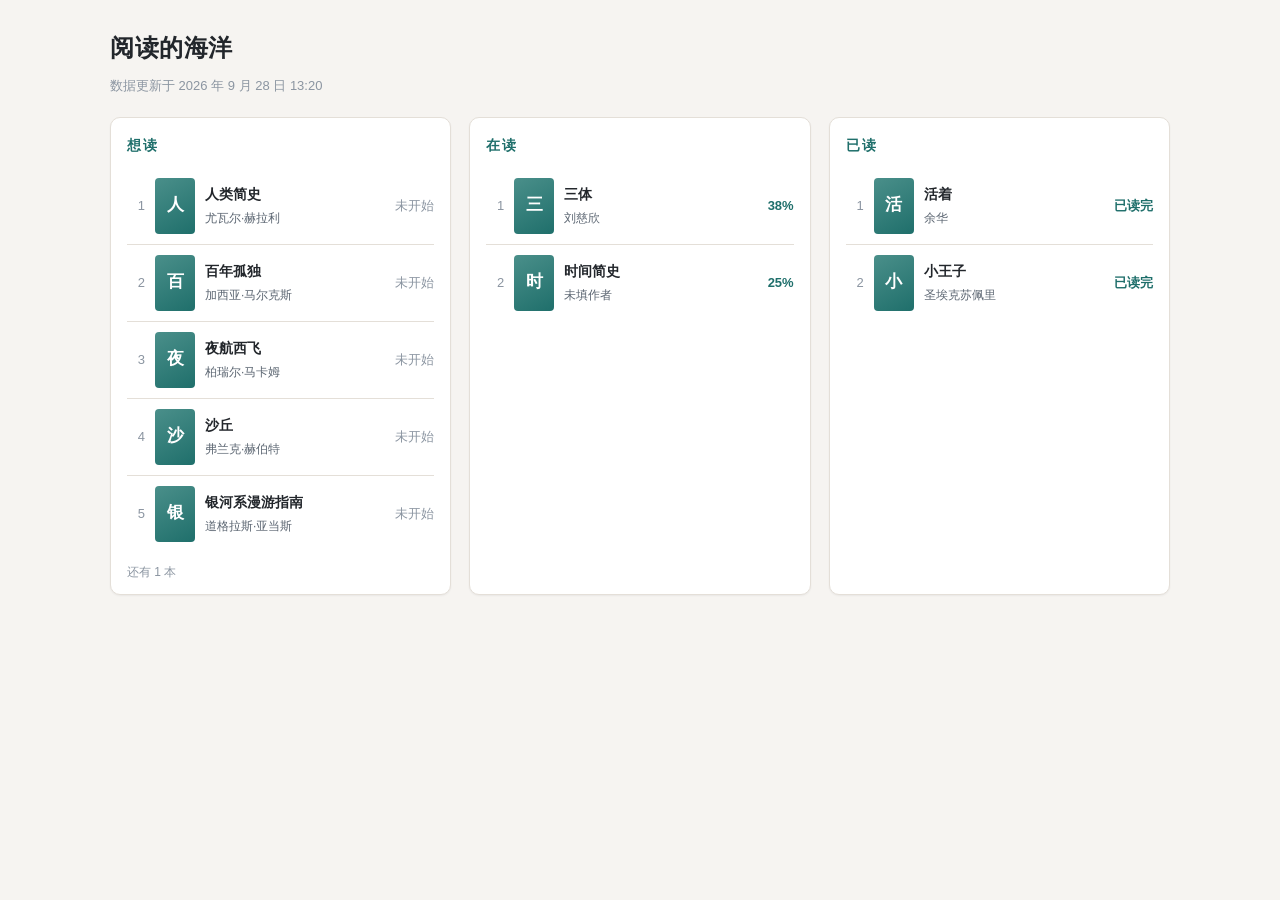
==== home.html @ 09d7b281 "Day 8｜mock 数据主视图，三栏看板 + 四种页面状态 改了什么：无（Day 7 的代码一字未动） 加了什么：home.html / home.css / home.js 三个看板文件 + da" ====
<!DOCTYPE html>
<html lang="zh-CN">
<head>
  <meta charset="UTF-8">
  <meta name="viewport" content="width=device-width, initial-scale=1">
  <title>阅读的海洋 · 我的书架</title>

  <!--
    这份页面是「主视图」：按阅读状态分成三栏，用来看清手上的书都到什么程度了。
    依据 docs/day8-prompt.md（生成提示词）与 docs/PRD.md 4.2（书籍字段）。

    三种状态各有什么，写在 home.js 里，这里只负责结构。
    本文件不引用任何外部资源（无 CDN 字体 / 图标 / 图片 / 框架）。
  -->
  <link rel="stylesheet" href="home.css">
</head>
<body>

  <header class="page-head">
    <h1 class="page-title">阅读的海洋</h1>
    <p class="page-updated" id="updated-at"></p>
  </header>

  <main class="page-body">

    <!-- 状态一 · 加载中：数据还没到 -->
    <section class="state" id="state-loading">
      <p class="state-line" id="loading-text">正在读取你的书架…</p>
    </section>

    <!-- 状态二 · 成功：三栏并列 -->
    <section class="columns" id="state-success" hidden>

      <div class="column">
        <h2 class="column-title">想读</h2>
        <ol class="book-list" id="list-want"></ol>
        <p class="column-more" id="more-want" hidden></p>
        <p class="column-none" id="none-want" hidden>还没有想读的书</p>
      </div>

      <div class="column">
        <h2 class="column-title">在读</h2>
        <ol class="book-list" id="list-reading"></ol>
        <p class="column-more" id="more-reading" hidden></p>
        <p class="column-none" id="none-reading" hidden>还没有在读的书</p>
      </div>

      <div class="column">
        <h2 class="column-title">已读</h2>
        <ol class="book-list" id="list-finished"></ol>
        <p class="column-more" id="more-finished" hidden></p>
        <p class="column-none" id="none-finished" hidden>还没有读完的书</p>
      </div>

    </section>

    <!-- 状态三 · 空：一本书都没有 -->
    <section class="state" id="state-empty" hidden>
      <p class="state-title">书架还是空的</p>
      <p class="state-line">先把想读的书放进来，这里就会热闹起来。</p>
    </section>

    <!-- 状态四 · 错误：取数据失败 -->
    <section class="state" id="state-error" hidden>
      <p class="state-title">没能读到你的书架</p>
      <p class="state-line" id="error-text"></p>
      <button class="btn" id="btn-retry" type="button">重试</button>
    </section>

  </main>

  <!-- 普通 script，不用 ES Module（本页要能双击直接打开） -->
  <script src="home.js"></script>

</body>
</html>
---- home.css ----
/* ============================================================================
 * home.css —— 主视图（三栏看板）的全部样式
 *
 * 依据 docs/day8-prompt.md 第三节「视觉要求」：
 *   层级清楚 / 卡片可扫描 / 桌面三栏并排且不横向滚动 / 手机纵向堆叠且不溢出
 *   零外部资源（无 CDN 字体、无图标库），只用系统自带字体
 *
 * 注意：变量沿用 styles.css 那一套（暖纸底 + 墨绿主色），不另起一套配色。
 *       但本文件要能独立工作，所以 :root 里重新声明一遍。
 * ========================================================================== */

:root {
  --paper:      #f6f4f1;   /* 页面底色，偏暖的纸感 */
  --card:       #ffffff;
  --ink:        #22262b;   /* 主文字 */
  --ink-soft:   #5c6672;   /* 次要文字 */
  --ink-faint:  #8b95a1;   /* 更弱的说明文字 */
  --line:       #e4dfd8;   /* 分隔线 */
  --accent:     #1f6f6b;   /* 主色：墨绿 */
  --accent-dk:  #175450;
  --accent-bg:  #e8f2f1;
  --radius:     10px;
  --shadow:     0 1px 2px rgba(34, 38, 43, .06);
}

* { box-sizing: border-box; }

/* 四态切换靠 hidden 属性；必须加这条，否则 display:grid 会把它盖掉 */
[hidden] { display: none !important; }

body {
  margin: 0;
  padding: 28px 20px 64px;
  background: var(--paper);
  color: var(--ink);
  font: 15px/1.7 -apple-system, BlinkMacSystemFont, "Segoe UI",
        "Microsoft YaHei", "PingFang SC", "Hiragino Sans GB", sans-serif;
}

/* ---------------------------------------------------------------- 顶部 */

.page-head { max-width: 1060px; margin: 0 auto 20px; }

.page-title {
  margin: 0;
  font-size: 24px;
  font-weight: 700;
  letter-spacing: .5px;
}

.page-updated {
  margin: 6px 0 0;
  font-size: 13px;
  color: var(--ink-faint);
}

.page-body { max-width: 1060px; margin: 0 auto; }

/* ------------------------------------------------- 三栏（桌面并排 / 手机堆叠） */

.columns {
  display: grid;
  /* minmax(0, 1fr) 而不是 1fr：防止某一栏里出现长内容时把整行撑宽 */
  grid-template-columns: repeat(3, minmax(0, 1fr));
  gap: 18px;
}

.column {
  min-width: 0;                 /* 同上，防溢出 */
  background: var(--card);
  border: 1px solid var(--line);
  border-radius: var(--radius);
  box-shadow: var(--shadow);
  padding: 16px 16px 12px;
}

.column-title {
  margin: 0 0 10px;
  font-size: 14px;
  font-weight: 700;
  letter-spacing: 2px;
  color: var(--accent);
}

/* ---------------------------------------------------------------- 一条书 */

.book-list { list-style: none; margin: 0; padding: 0; }

.book-row {
  display: grid;
  grid-template-columns: 18px 40px minmax(0, 1fr) auto;
  align-items: center;
  gap: 10px;
  padding: 10px 0;
  border-top: 1px solid var(--line);
}
.book-row:first-child { border-top: 0; }

/* 序号 —— 只是个"看得见的顺序"，不是数据里的 id */
.row-index {
  font-size: 13px;
  color: var(--ink-faint);
  text-align: right;
  font-variant-numeric: tabular-nums;
}

/* 封面位：有网址就放图，没有就显示书名第一个字 */
.row-cover {
  width: 40px;
  height: 56px;
  border-radius: 4px;
  overflow: hidden;
  display: flex;
  align-items: center;
  justify-content: center;
  background: linear-gradient(150deg, #4a8f8a, #1f6f6b);
  color: #fff;
  font-size: 17px;
  font-weight: 600;
  user-select: none;
}
.row-cover img {
  width: 100%;
  height: 100%;
  object-fit: cover;
  display: block;
}

.row-main { min-width: 0; }

.row-title {
  display: block;
  font-size: 14px;
  font-weight: 600;
  overflow-wrap: anywhere;      /* 长书名换行，不撑破卡片 */
}

.row-author {
  display: block;
  margin-top: 2px;
  font-size: 12px;
  color: var(--ink-soft);
  overflow-wrap: anywhere;
}

/* 右侧的进度：在读显示百分比；已读「已读完」；想读「未开始」 */
.row-progress {
  font-size: 13px;
  font-weight: 600;
  color: var(--accent);
  white-space: nowrap;
}
.row-progress.is-none { color: var(--ink-faint); font-weight: 400; }

/* 栏底：超出 5 条的提示 / 本栏为空时的占位 */
.column-more,
.column-none {
  margin: 10px 0 0;
  font-size: 12px;
  color: var(--ink-faint);
}

/* --------------------------------------------------------- 加载 / 空 / 错误 */

.state {
  background: var(--card);
  border: 1px solid var(--line);
  border-radius: var(--radius);
  box-shadow: var(--shadow);
  padding: 52px 20px;
  text-align: center;
}

.state-title {
  margin: 0 0 6px;
  font-size: 16px;
  font-weight: 700;
}

.state-line {
  margin: 0;
  font-size: 14px;
  color: var(--ink-soft);
}

.btn {
  margin-top: 16px;
  padding: 8px 22px;
  border: 1px solid var(--accent);
  border-radius: 6px;
  background: var(--accent);
  color: #fff;
  font-size: 14px;
  font-family: inherit;
  cursor: pointer;
}
.btn:hover { background: var(--accent-dk); border-color: var(--accent-dk); }
.btn:focus-visible { outline: 2px solid var(--accent); outline-offset: 2px; }

/* ---------------------------------------------------------------- 手机宽度 */

@media (max-width: 480px) {
  body { padding: 18px 14px 40px; }

  .page-title { font-size: 20px; }

  /* 三栏改成从上到下堆叠（想读 → 在读 → 已读） */
  .columns {
    grid-template-columns: minmax(0, 1fr);
    gap: 14px;
  }
}
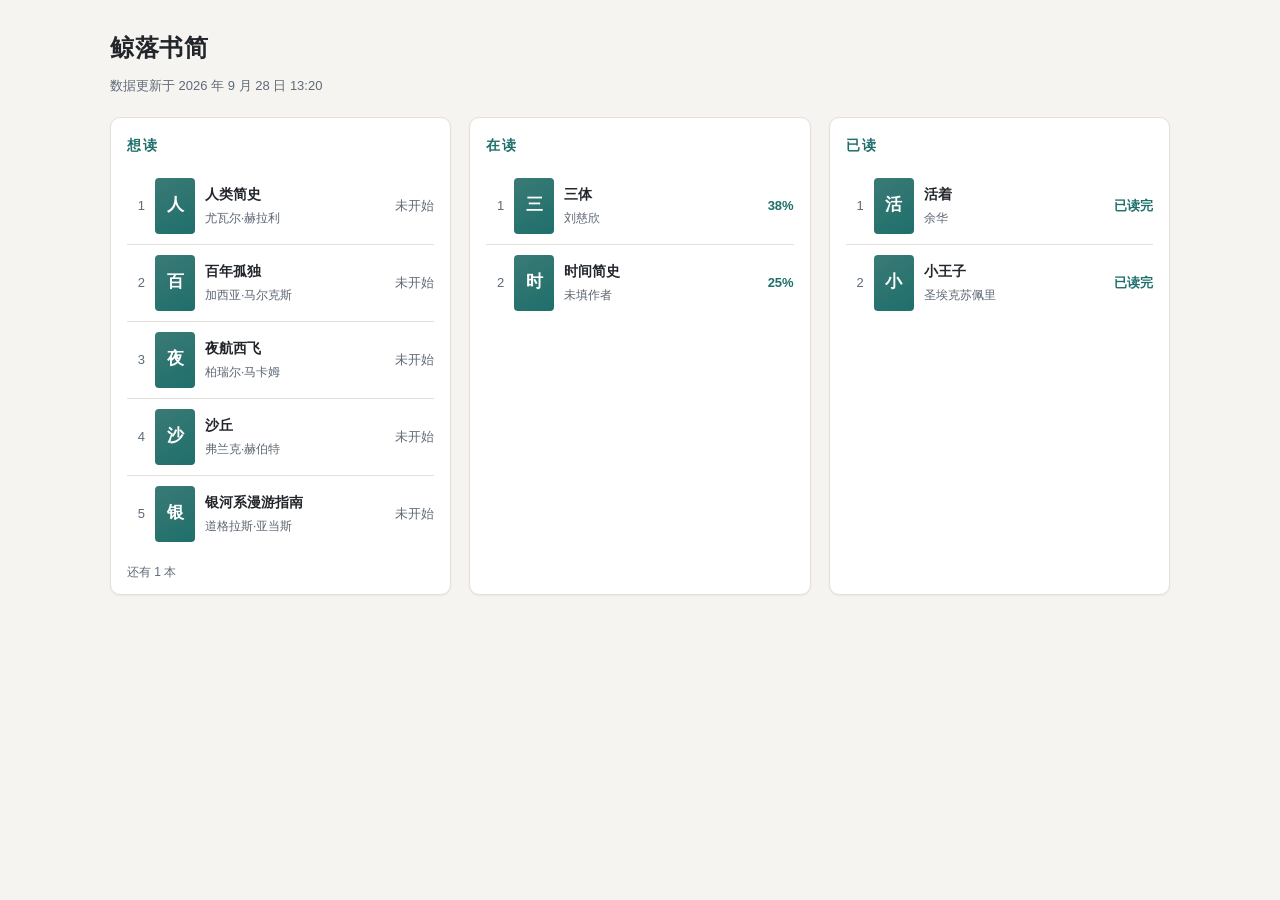
==== commit f77077be: "改名｜全站更名「鲸落书简」Whale-fall-letters 改了什么：页面/文档/接口标识中的旧名（阅读的海洋、The sea of reading）全部替换为新名 加了什么：journal/RE" ====
--- a/home.html
+++ b/home.html
@@ -3,7 +3,7 @@
 <head>
   <meta charset="UTF-8">
   <meta name="viewport" content="width=device-width, initial-scale=1">
-  <title>阅读的海洋 · 我的书架</title>
+  <title>鲸落书简 · 我的书架</title>
 
   <!--
     这份页面是「主视图」：按阅读状态分成三栏，用来看清手上的书都到什么程度了。
@@ -17,7 +17,7 @@
 <body>
 
   <header class="page-head">
-    <h1 class="page-title">阅读的海洋</h1>
+    <h1 class="page-title">鲸落书简</h1>
     <p class="page-updated" id="updated-at"></p>
   </header>
 
--- a/home.css
+++ b/home.css
@@ -14,7 +14,7 @@
   --card:       #ffffff;
   --ink:        #22262b;   /* 主文字 */
   --ink-soft:   #5c6672;   /* 次要文字 */
-  --ink-faint:  #8b95a1;   /* 更弱的说明文字 */
+  --ink-faint:  #5f6a76;   /* 更弱的说明文字（加深后 ≥4.5:1，原先 #8b95a1 只有 2.77） */
   --line:       #e4dfd8;   /* 分隔线 */
   --accent:     #1f6f6b;   /* 主色：墨绿 */
   --accent-dk:  #175450;
@@ -113,7 +113,7 @@
   display: flex;
   align-items: center;
   justify-content: center;
-  background: linear-gradient(150deg, #4a8f8a, #1f6f6b);
+  background: linear-gradient(150deg, #3a7a76, #1f6f6b);   /* 浅端加深过：白字对比 3.76 → 4.97 */
   color: #fff;
   font-size: 17px;
   font-weight: 600;
@@ -199,7 +199,7 @@
 
 /* ---------------------------------------------------------------- 手机宽度 */
 
-@media (max-width: 480px) {
+@media (max-width: 560px) {   /* 与 styles.css 的窄屏断点统一（原先 480，两页不一致） */
   body { padding: 18px 14px 40px; }
 
   .page-title { font-size: 20px; }
